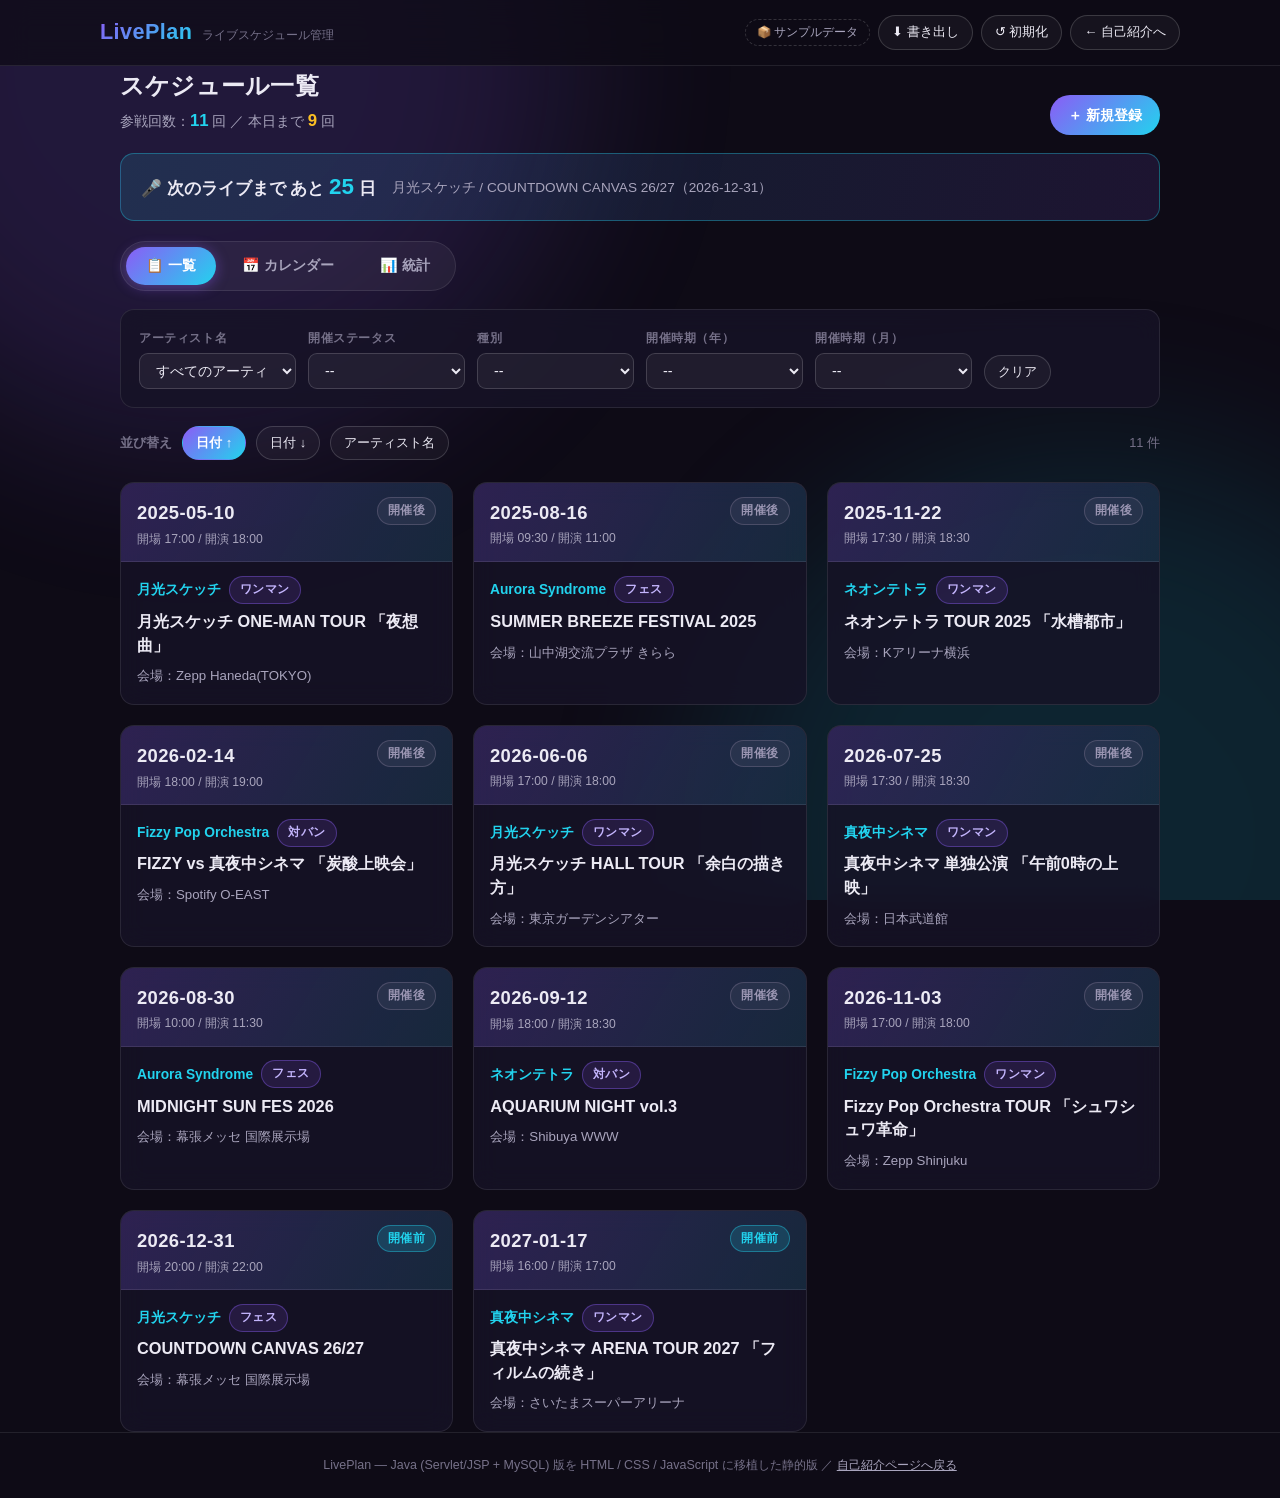
==== liveplan/index.html @ bd719dd2 "自己紹介ページ刷新 + LivePlan静的版を追加" ====
<!DOCTYPE html>
<html lang="ja">
<head>
  <meta charset="UTF-8">
  <meta name="viewport" content="width=device-width, initial-scale=1.0">
  <title>LivePlan | ライブスケジュール管理</title>
  <meta name="description" content="行きたいライブの予定を登録・検索・管理できる Web アプリ（HTML/CSS/JavaScript 製）">
  <link rel="icon" href="data:image/svg+xml,<svg xmlns='http://www.w3.org/2000/svg' viewBox='0 0 100 100'><text y='.9em' font-size='90'>🎤</text></svg>">
  <link rel="stylesheet" href="css/style.css">
</head>
<body>
  <div class="stage-lights" aria-hidden="true"></div>

  <header class="site-header">
    <div class="container inner">
      <a class="brand" href="./">
        <span class="logo">LivePlan</span>
        <span class="sub">ライブスケジュール管理</span>
      </a>
      <div class="header-actions">
        <span class="data-badge" id="dataBadge">📦 読込中…</span>
        <button class="btn btn-sm" id="btnExport" title="現在のデータを JSON ファイルとしてダウンロード">⬇ 書き出し</button>
        <button class="btn btn-sm" id="btnReset" title="ブラウザ保存分を消して JSON から再読込">↺ 初期化</button>
        <a class="btn btn-sm" href="../">← 自己紹介へ</a>
      </div>
    </div>
  </header>

  <main class="container">

    <div class="page-head">
      <div>
        <h1>スケジュール一覧</h1>
        <span class="attend-note">参戦回数：<b id="attendTotal">0</b> 回 ／ 本日まで <b class="warn" id="attendUntil">0</b> 回</span>
      </div>
      <button class="btn btn-primary" id="btnNew">＋ 新規登録</button>
    </div>

    <!-- 次のライブまでカウントダウン -->
    <div class="countdown" id="countdown" style="display:none">
      <span class="big" id="cdDays"></span>
      <span class="meta" id="cdMeta"></span>
    </div>

    <!-- ビュー切替 -->
    <div class="view-tabs" role="tablist" style="margin-bottom:18px;">
      <button data-view="list" class="active">📋 一覧</button>
      <button data-view="cal">📅 カレンダー</button>
      <button data-view="stats">📊 統計</button>
    </div>

    <!-- ================= 一覧ビュー ================= -->
    <section id="listView">

      <div class="filter-bar card-surface" id="filterBar">
        <div class="field">
          <label for="fArtist">アーティスト名</label>
          <select id="fArtist"></select>
        </div>
        <div class="field">
          <label for="fStatus">開催ステータス</label>
          <select id="fStatus">
            <option value="">--</option>
            <option value="upcoming">開催前</option>
            <option value="past">開催後</option>
          </select>
        </div>
        <div class="field">
          <label for="fType">種別</label>
          <select id="fType">
            <option value="">--</option>
            <option value="oneman">ワンマン</option>
            <option value="taiban">対バン</option>
            <option value="fes">フェス</option>
          </select>
        </div>
        <div class="field">
          <label for="fYear">開催時期（年）</label>
          <select id="fYear"></select>
        </div>
        <div class="field">
          <label for="fMonth">開催時期（月）</label>
          <select id="fMonth">
            <option value="">--</option>
            <option value="1">1月</option><option value="2">2月</option>
            <option value="3">3月</option><option value="4">4月</option>
            <option value="5">5月</option><option value="6">6月</option>
            <option value="7">7月</option><option value="8">8月</option>
            <option value="9">9月</option><option value="10">10月</option>
            <option value="11">11月</option><option value="12">12月</option>
          </select>
        </div>
        <div class="filter-actions">
          <button class="btn btn-sm" id="fClear">クリア</button>
        </div>
      </div>

      <div class="sort-bar">
        <span class="label">並び替え</span>
        <button class="btn btn-sm active" data-sort="asc">日付 ↑</button>
        <button class="btn btn-sm" data-sort="desc">日付 ↓</button>
        <button class="btn btn-sm" data-sort="artist">アーティスト名</button>
        <span class="result-count" id="resultCount"></span>
      </div>

      <div class="card-grid" id="cardGrid"></div>
    </section>

    <!-- ================= カレンダービュー ================= -->
    <section id="calView" style="display:none">
      <div class="calendar-wrap card-surface">
        <div class="cal-header">
          <span class="cal-title" id="calTitle"></span>
          <div class="cal-nav">
            <button class="btn btn-sm" id="calPrev">← 前月</button>
            <button class="btn btn-sm" id="calToday">今日</button>
            <button class="btn btn-sm" id="calNext">翌月 →</button>
          </div>
        </div>
        <div class="cal-grid" id="calGrid"></div>
      </div>
    </section>

    <!-- ================= 統計ビュー ================= -->
    <section id="statsView" style="display:none">
      <div class="stats-wrap">
        <div class="stat-tiles">
          <div class="stat-tile card-surface">
            <div class="stat-label">総参戦回数</div>
            <div class="stat-value" id="stTotal">0</div>
            <div class="stat-unit">回（登録ライブ数）</div>
          </div>
          <div class="stat-tile card-surface">
            <div class="stat-label">本日まで</div>
            <div class="stat-value" id="stUntil">0</div>
            <div class="stat-unit">回（開催済み）</div>
          </div>
          <div class="stat-tile card-surface">
            <div class="stat-label">今後の予定</div>
            <div class="stat-value" id="stUpcoming">0</div>
            <div class="stat-unit">本</div>
          </div>
          <div class="stat-tile card-surface">
            <div class="stat-label">最多参戦アーティスト</div>
            <div class="stat-value small-text" id="stTop">--</div>
            <div class="stat-unit" id="stTopCount"></div>
          </div>
        </div>

        <div class="chart-card card-surface">
          <h3>年別の参戦数</h3>
          <div class="bar-chart-v" id="yearChart"></div>
          <div class="bar-x-labels" id="yearLabels"></div>
        </div>

        <div class="chart-card card-surface">
          <h3>アーティスト別の参戦数</h3>
          <div class="bar-chart-h" id="artistChart"></div>
        </div>
      </div>
    </section>

  </main>

  <footer class="site-footer">
    <div class="container">
      LivePlan — Java (Servlet/JSP + MySQL) 版を HTML / CSS / JavaScript に移植した静的版
      ／ <a href="../">自己紹介ページへ戻る</a>
    </div>
  </footer>

  <!-- ================= 詳細モーダル（詳細 / 編集 / 削除確認） ================= -->
  <div class="modal-backdrop" id="detailModal">
    <div class="modal-panel" role="dialog" aria-modal="true">
      <div class="modal-head">
        <h2 id="detailTitle">スケジュール詳細</h2>
        <button class="modal-close" data-close="#detailModal" aria-label="閉じる">×</button>
      </div>
      <div class="modal-body" id="detailBody"></div>
      <div class="modal-foot" id="detailFoot"></div>
    </div>
  </div>

  <!-- ================= 新規登録モーダル ================= -->
  <div class="modal-backdrop" id="newModal">
    <div class="modal-panel" role="dialog" aria-modal="true">
      <div class="modal-head">
        <h2>新規スケジュール登録</h2>
        <button class="modal-close" data-close="#newModal" aria-label="閉じる">×</button>
      </div>
      <div class="modal-body">
        <form id="newForm" class="form-grid"></form>
      </div>
      <div class="modal-foot">
        <button class="btn" data-close="#newModal">キャンセル</button>
        <button class="btn btn-primary" id="btnRegister">登録</button>
      </div>
    </div>
  </div>

  <!-- ================= 重複登録の警告モーダル ================= -->
  <div class="modal-backdrop" id="dupModal">
    <div class="modal-panel" role="dialog" aria-modal="true" style="max-width:460px;">
      <div class="modal-head">
        <h2>重複登録の確認</h2>
        <button class="modal-close" data-close="#dupModal" aria-label="閉じる">×</button>
      </div>
      <div class="modal-body">
        <p style="margin-bottom:8px;">⚠ 同じアーティスト・日付のスケジュールが既に登録されています。</p>
        <p id="dupMsg" style="color:var(--text-2);font-size:0.85rem;margin-bottom:12px;"></p>
        <p>それでも登録しますか？</p>
      </div>
      <div class="modal-foot">
        <button class="btn" data-close="#dupModal">いいえ</button>
        <button class="btn btn-primary" id="btnDupOk">はい、登録する</button>
      </div>
    </div>
  </div>

  <div class="toast" id="toast" role="status"></div>

  <script src="js/app.js"></script>
</body>
</html>
---- liveplan/css/style.css ----
/* ============================================================
   LivePlan — ライブスケジュール管理（静的版）
   ダークなライブ会場をイメージしたネオンテーマ
   ============================================================ */

:root {
  /* サーフェス */
  --bg: #0e0b16;
  --bg-2: #171327;
  --bg-3: #1f1a33;
  --border: rgba(255, 255, 255, 0.09);
  --border-strong: rgba(255, 255, 255, 0.16);

  /* インク */
  --text: #eceaf4;
  --text-2: #a9a5bd;
  --text-3: #767189;

  /* アクセント */
  --accent: #8b5cf6;      /* violet */
  --accent-2: #22d3ee;    /* cyan */
  --accent-grad: linear-gradient(135deg, #8b5cf6, #22d3ee);

  /* ステータス */
  --st-upcoming: #22d3ee;
  --st-today: #fbbf24;
  --st-past: #6f6a85;

  /* チャート（validate_palette.js 検証済み / surface #171327） */
  --chart-1: #3987e5;
  --chart-2: #199e70;

  --radius: 14px;
  --radius-sm: 9px;
  --shadow: 0 8px 32px rgba(0, 0, 0, 0.45);
  --glow: 0 0 24px rgba(139, 92, 246, 0.35);
}

* { margin: 0; padding: 0; box-sizing: border-box; }

html { scroll-behavior: smooth; }

body {
  font-family: "Hiragino Sans", "Yu Gothic", -apple-system, BlinkMacSystemFont, "Segoe UI", sans-serif;
  background: var(--bg);
  color: var(--text);
  line-height: 1.7;
  min-height: 100vh;
  overflow-x: hidden;
}

/* 背景のステージライト（固定・微アニメーション） */
.stage-lights {
  position: fixed;
  inset: 0;
  z-index: -1;
  overflow: hidden;
  pointer-events: none;
}
.stage-lights::before,
.stage-lights::after {
  content: "";
  position: absolute;
  width: 60vmax;
  height: 60vmax;
  border-radius: 50%;
  filter: blur(90px);
  opacity: 0.16;
  animation: drift 24s ease-in-out infinite alternate;
}
.stage-lights::before {
  background: #8b5cf6;
  top: -25vmax;
  left: -15vmax;
}
.stage-lights::after {
  background: #0ea5b7;
  bottom: -25vmax;
  right: -15vmax;
  animation-delay: -12s;
}
@keyframes drift {
  from { transform: translate(0, 0) scale(1); }
  to   { transform: translate(8vmax, 6vmax) scale(1.15); }
}

/* ------------------------------------------------------------
   共通パーツ
   ------------------------------------------------------------ */
.container {
  max-width: 1080px;
  margin: 0 auto;
  padding: 0 20px;
}

.btn {
  display: inline-flex;
  align-items: center;
  justify-content: center;
  gap: 6px;
  border: 1px solid var(--border-strong);
  background: rgba(255, 255, 255, 0.04);
  color: var(--text);
  font: inherit;
  font-size: 0.9rem;
  padding: 8px 18px;
  border-radius: 999px;
  cursor: pointer;
  text-decoration: none;
  transition: transform 0.18s ease, box-shadow 0.18s ease, background 0.18s ease, border-color 0.18s ease;
  white-space: nowrap;
}
.btn:hover {
  transform: translateY(-1px);
  background: rgba(255, 255, 255, 0.08);
  border-color: rgba(255, 255, 255, 0.3);
}
.btn:active { transform: translateY(0); }

.btn-primary {
  background: var(--accent-grad);
  border: none;
  color: #fff;
  font-weight: 600;
}
.btn-primary:hover { box-shadow: var(--glow); background: var(--accent-grad); }

.btn-danger {
  border-color: rgba(239, 68, 68, 0.5);
  color: #f87171;
}
.btn-danger:hover { background: rgba(239, 68, 68, 0.12); border-color: #ef4444; }

.btn-sm { padding: 5px 13px; font-size: 0.82rem; }

.btn.active {
  background: var(--accent-grad);
  border-color: transparent;
  color: #fff;
  font-weight: 600;
}

.badge {
  display: inline-block;
  font-size: 0.72rem;
  font-weight: 700;
  padding: 3px 10px;
  border-radius: 999px;
  letter-spacing: 0.04em;
}
.badge-upcoming { background: rgba(34, 211, 238, 0.16); color: var(--st-upcoming); border: 1px solid rgba(34, 211, 238, 0.4); }
.badge-today    { background: rgba(251, 191, 36, 0.16); color: var(--st-today);    border: 1px solid rgba(251, 191, 36, 0.5); animation: pulse 1.6s ease-in-out infinite; }
.badge-past     { background: rgba(111, 106, 133, 0.16); color: #9b96b3;           border: 1px solid rgba(111, 106, 133, 0.5); }
.badge-type     { background: rgba(139, 92, 246, 0.14);  color: #c4b5fd;           border: 1px solid rgba(139, 92, 246, 0.4); }

@keyframes pulse {
  0%, 100% { box-shadow: 0 0 0 0 rgba(251, 191, 36, 0.35); }
  50%      { box-shadow: 0 0 0 6px rgba(251, 191, 36, 0); }
}

.card-surface {
  background: rgba(23, 19, 39, 0.82);
  border: 1px solid var(--border);
  border-radius: var(--radius);
  backdrop-filter: blur(12px);
  -webkit-backdrop-filter: blur(12px);
}

/* ------------------------------------------------------------
   ヘッダー
   ------------------------------------------------------------ */
.site-header {
  position: sticky;
  top: 0;
  z-index: 100;
  background: rgba(14, 11, 22, 0.75);
  backdrop-filter: blur(14px);
  -webkit-backdrop-filter: blur(14px);
  border-bottom: 1px solid var(--border);
}
.site-header .inner {
  display: flex;
  align-items: center;
  justify-content: space-between;
  gap: 12px;
  padding: 14px 0;
  flex-wrap: wrap;
}
.brand {
  display: flex;
  align-items: baseline;
  gap: 10px;
  text-decoration: none;
}
.brand .logo {
  font-size: 1.35rem;
  font-weight: 800;
  letter-spacing: 0.02em;
  background: var(--accent-grad);
  -webkit-background-clip: text;
  background-clip: text;
  color: transparent;
}
.brand .sub { font-size: 0.78rem; color: var(--text-3); }

.header-actions { display: flex; align-items: center; gap: 8px; flex-wrap: wrap; }

.data-badge {
  font-size: 0.72rem;
  color: var(--text-2);
  border: 1px dashed var(--border-strong);
  border-radius: 999px;
  padding: 3px 11px;
}

/* ビュー切替タブ */
.view-tabs {
  display: flex;
  gap: 6px;
  padding: 5px;
  border-radius: 999px;
  background: rgba(255, 255, 255, 0.05);
  border: 1px solid var(--border);
  width: fit-content;
}
.view-tabs button {
  border: none;
  background: transparent;
  color: var(--text-2);
  font: inherit;
  font-size: 0.88rem;
  font-weight: 600;
  padding: 7px 20px;
  border-radius: 999px;
  cursor: pointer;
  transition: color 0.2s, background 0.25s, box-shadow 0.25s;
}
.view-tabs button:hover { color: var(--text); }
.view-tabs button.active {
  background: var(--accent-grad);
  color: #fff;
  box-shadow: 0 2px 14px rgba(139, 92, 246, 0.45);
}

/* ------------------------------------------------------------
   メイン / サマリー
   ------------------------------------------------------------ */
main { padding: 32px 0 90px; }

.page-head {
  display: flex;
  flex-wrap: wrap;
  align-items: flex-end;
  justify-content: space-between;
  gap: 14px;
  margin-bottom: 18px;
}
.page-head h1 { font-size: 1.5rem; font-weight: 800; letter-spacing: 0.01em; }
.attend-note { font-size: 0.85rem; color: var(--text-2); }
.attend-note b { color: var(--accent-2); font-size: 1.05rem; }
.attend-note b.warn { color: var(--st-today); }

/* カウントダウンバナー */
.countdown {
  display: flex;
  flex-wrap: wrap;
  align-items: center;
  gap: 10px 16px;
  padding: 14px 20px;
  margin-bottom: 20px;
  border-radius: var(--radius);
  border: 1px solid rgba(34, 211, 238, 0.35);
  background: linear-gradient(100deg, rgba(34, 211, 238, 0.12), rgba(139, 92, 246, 0.12));
  animation: fadeSlideIn 0.5s ease both;
}
.countdown .big { font-weight: 800; font-size: 1.05rem; }
.countdown .big em { font-style: normal; color: var(--st-upcoming); font-size: 1.4rem; }
.countdown .meta { color: var(--text-2); font-size: 0.85rem; }

/* フィルターバー */
.filter-bar {
  display: grid;
  grid-template-columns: repeat(auto-fit, minmax(150px, 1fr));
  gap: 12px;
  padding: 18px;
  margin-bottom: 18px;
}
.filter-bar .field { display: flex; flex-direction: column; gap: 5px; }
.filter-bar label { font-size: 0.74rem; color: var(--text-3); font-weight: 600; letter-spacing: 0.05em; }
.filter-actions { display: flex; align-items: flex-end; gap: 8px; }

select, input[type="text"], input[type="date"], input[type="time"], input[type="url"], textarea {
  font: inherit;
  font-size: 0.9rem;
  color: var(--text);
  background: rgba(255, 255, 255, 0.05);
  border: 1px solid var(--border-strong);
  border-radius: var(--radius-sm);
  padding: 8px 12px;
  outline: none;
  transition: border-color 0.2s, box-shadow 0.2s;
  width: 100%;
}
select:focus, input:focus, textarea:focus {
  border-color: var(--accent);
  box-shadow: 0 0 0 3px rgba(139, 92, 246, 0.22);
}
select option { background: var(--bg-3); color: var(--text); }
input[type="date"], input[type="time"] { color-scheme: dark; }
textarea { resize: vertical; }

/* 並び替え */
.sort-bar {
  display: flex;
  align-items: center;
  gap: 10px;
  margin-bottom: 22px;
  flex-wrap: wrap;
}
.sort-bar .label { font-size: 0.8rem; color: var(--text-3); font-weight: 600; }
.result-count { margin-left: auto; font-size: 0.8rem; color: var(--text-3); }

/* ------------------------------------------------------------
   スケジュールカード
   ------------------------------------------------------------ */
.card-grid {
  display: grid;
  grid-template-columns: repeat(auto-fill, minmax(280px, 1fr));
  gap: 20px;
}

.schedule-card {
  position: relative;
  border-radius: var(--radius);
  overflow: hidden;
  cursor: pointer;
  animation: fadeSlideIn 0.5s ease both;
  transition: transform 0.22s ease, box-shadow 0.22s ease, border-color 0.22s ease;
}
.schedule-card:hover {
  transform: translateY(-5px);
  box-shadow: var(--shadow), var(--glow);
  border-color: rgba(139, 92, 246, 0.45);
}
.schedule-card .card-img {
  width: 100%;
  height: 150px;
  object-fit: cover;
  display: block;
  border-bottom: 1px solid var(--border);
}
.schedule-card .card-top {
  display: flex;
  justify-content: space-between;
  align-items: flex-start;
  gap: 8px;
  padding: 14px 16px 12px;
  background: linear-gradient(120deg, rgba(139, 92, 246, 0.22), rgba(34, 211, 238, 0.12));
  border-bottom: 1px solid var(--border);
}
.schedule-card .date { font-size: 1.15rem; font-weight: 800; letter-spacing: 0.02em; }
.schedule-card .times { font-size: 0.76rem; color: var(--text-2); }
.schedule-card .card-body { padding: 14px 16px 16px; }
.schedule-card .artist-row {
  display: flex;
  align-items: center;
  gap: 8px;
  margin-bottom: 6px;
  flex-wrap: wrap;
}
.schedule-card .artist { color: var(--accent-2); font-weight: 700; font-size: 0.86rem; }
.schedule-card .title {
  font-size: 1.02rem;
  font-weight: 700;
  line-height: 1.45;
  margin-bottom: 8px;
  display: -webkit-box;
  -webkit-line-clamp: 2;
  -webkit-box-orient: vertical;
  overflow: hidden;
}
.schedule-card .venue { font-size: 0.83rem; color: var(--text-2); }

@keyframes fadeSlideIn {
  from { opacity: 0; transform: translateY(16px); }
  to   { opacity: 1; transform: translateY(0); }
}

.empty-box {
  text-align: center;
  padding: 48px 20px;
  color: var(--text-2);
  border-radius: var(--radius);
}

/* ------------------------------------------------------------
   カレンダー
   ------------------------------------------------------------ */
.calendar-wrap { padding: 20px; animation: fadeSlideIn 0.4s ease both; }
.cal-header {
  display: flex;
  align-items: center;
  justify-content: space-between;
  gap: 10px;
  margin-bottom: 14px;
  flex-wrap: wrap;
}
.cal-header .cal-title { font-size: 1.2rem; font-weight: 800; }
.cal-nav { display: flex; gap: 6px; }

.cal-grid {
  display: grid;
  grid-template-columns: repeat(7, 1fr);
  gap: 4px;
}
.cal-dow {
  text-align: center;
  font-size: 0.72rem;
  font-weight: 700;
  color: var(--text-3);
  padding: 6px 0;
}
.cal-dow.sun { color: #f87171; }
.cal-dow.sat { color: #60a5fa; }

.cal-cell {
  min-height: 86px;
  border-radius: 8px;
  background: rgba(255, 255, 255, 0.03);
  border: 1px solid transparent;
  padding: 5px;
  font-size: 0.75rem;
  transition: background 0.15s;
}
.cal-cell:hover { background: rgba(255, 255, 255, 0.06); }
.cal-cell.other { opacity: 0.32; }
.cal-cell.today {
  border-color: rgba(251, 191, 36, 0.55);
  background: rgba(251, 191, 36, 0.07);
}
.cal-cell .day-num { color: var(--text-2); font-weight: 600; margin-bottom: 3px; display: block; }
.cal-cell.today .day-num { color: var(--st-today); }
.cal-cell .day-num.sun { color: #f87171; }
.cal-cell .day-num.sat { color: #60a5fa; }

.cal-event {
  display: block;
  width: 100%;
  text-align: left;
  border: none;
  font: inherit;
  font-size: 0.68rem;
  font-weight: 600;
  color: #0e0b16;
  border-radius: 5px;
  padding: 2px 6px;
  margin-bottom: 3px;
  cursor: pointer;
  white-space: nowrap;
  overflow: hidden;
  text-overflow: ellipsis;
  transition: transform 0.12s, box-shadow 0.12s;
}
.cal-event:hover { transform: scale(1.03); box-shadow: 0 2px 8px rgba(0, 0, 0, 0.4); }
.cal-event.upcoming { background: var(--st-upcoming); }
.cal-event.today-ev { background: var(--st-today); }
.cal-event.past { background: #8b87a1; }
.cal-more { font-size: 0.66rem; color: var(--text-3); padding-left: 4px; }

/* ------------------------------------------------------------
   統計
   ------------------------------------------------------------ */
.stats-wrap { display: flex; flex-direction: column; gap: 20px; animation: fadeSlideIn 0.4s ease both; }

.stat-tiles {
  display: grid;
  grid-template-columns: repeat(auto-fit, minmax(190px, 1fr));
  gap: 16px;
}
.stat-tile { padding: 22px 20px; text-align: center; position: relative; overflow: hidden; }
.stat-tile::before {
  content: "";
  position: absolute;
  inset: 0 0 auto 0;
  height: 3px;
  background: var(--accent-grad);
}
.stat-tile .stat-label {
  font-size: 0.74rem;
  font-weight: 700;
  color: var(--text-3);
  letter-spacing: 0.1em;
  margin-bottom: 6px;
}
.stat-tile .stat-value { font-size: 2.4rem; font-weight: 800; line-height: 1.15; }
.stat-tile .stat-value.small-text { font-size: 1.15rem; padding-top: 12px; }
.stat-tile .stat-unit { font-size: 0.76rem; color: var(--text-2); }

.chart-card { padding: 22px; }
.chart-card h3 { font-size: 0.98rem; font-weight: 700; margin-bottom: 18px; }

/* 年別（縦棒） */
.bar-chart-v {
  display: flex;
  align-items: flex-end;
  gap: 14px;
  height: 190px;
  padding-top: 20px;
  border-bottom: 1px solid rgba(255, 255, 255, 0.13);
}
.bar-chart-v .bar-col {
  flex: 1;
  max-width: 76px;
  display: flex;
  flex-direction: column;
  align-items: center;
  justify-content: flex-end;
  height: 100%;
  gap: 6px;
}
.bar-chart-v .bar-val { font-size: 0.78rem; font-weight: 700; color: var(--text-2); }
.bar-chart-v .bar {
  width: 100%;
  max-width: 44px;
  background: var(--chart-1);
  border-radius: 4px 4px 0 0;
  transform-origin: bottom;
  animation: growV 0.7s cubic-bezier(0.22, 1, 0.36, 1) both;
  transition: filter 0.15s;
}
.bar-chart-v .bar:hover { filter: brightness(1.25); }
.bar-chart-v + .bar-x-labels {
  display: flex;
  gap: 14px;
  margin-top: 7px;
}
.bar-x-labels span {
  flex: 1;
  max-width: 76px;
  text-align: center;
  font-size: 0.76rem;
  color: var(--text-3);
}
@keyframes growV { from { transform: scaleY(0); } to { transform: scaleY(1); } }

/* アーティスト別（横棒） */
.bar-chart-h { display: flex; flex-direction: column; gap: 11px; }
.bar-row { display: grid; grid-template-columns: minmax(120px, 200px) 1fr 34px; align-items: center; gap: 12px; }
.bar-row .bar-label {
  font-size: 0.8rem;
  color: var(--text-2);
  text-align: right;
  white-space: nowrap;
  overflow: hidden;
  text-overflow: ellipsis;
}
.bar-row .bar-track { height: 16px; }
.bar-row .bar {
  height: 100%;
  background: var(--chart-2);
  border-radius: 0 4px 4px 0;
  transform-origin: left;
  animation: growH 0.7s cubic-bezier(0.22, 1, 0.36, 1) both;
  transition: filter 0.15s;
}
.bar-row .bar:hover { filter: brightness(1.25); }
.bar-row .bar-val { font-size: 0.78rem; font-weight: 700; color: var(--text-2); }
@keyframes growH { from { transform: scaleX(0); } to { transform: scaleX(1); } }

/* ------------------------------------------------------------
   モーダル
   ------------------------------------------------------------ */
.modal-backdrop {
  position: fixed;
  inset: 0;
  z-index: 200;
  display: flex;
  align-items: center;
  justify-content: center;
  padding: 20px;
  background: rgba(5, 3, 12, 0.72);
  backdrop-filter: blur(6px);
  -webkit-backdrop-filter: blur(6px);
  opacity: 0;
  pointer-events: none;
  transition: opacity 0.22s ease;
}
.modal-backdrop.show { opacity: 1; pointer-events: auto; }

.modal-panel {
  width: 100%;
  max-width: 640px;
  max-height: 86vh;
  display: flex;
  flex-direction: column;
  border-radius: var(--radius);
  background: var(--bg-2);
  border: 1px solid var(--border-strong);
  box-shadow: var(--shadow);
  transform: translateY(24px) scale(0.97);
  transition: transform 0.25s cubic-bezier(0.22, 1, 0.36, 1);
}
.modal-backdrop.show .modal-panel { transform: translateY(0) scale(1); }

.modal-head {
  display: flex;
  align-items: center;
  justify-content: space-between;
  padding: 16px 22px;
  border-bottom: 1px solid var(--border);
}
.modal-head h2 { font-size: 1.05rem; font-weight: 700; }
.modal-close {
  border: none;
  background: transparent;
  color: var(--text-3);
  font-size: 1.5rem;
  line-height: 1;
  cursor: pointer;
  padding: 2px 6px;
  border-radius: 6px;
  transition: color 0.15s, background 0.15s;
}
.modal-close:hover { color: var(--text); background: rgba(255, 255, 255, 0.08); }

.modal-body { padding: 20px 22px; overflow-y: auto; }
.modal-foot {
  display: flex;
  justify-content: flex-end;
  gap: 10px;
  padding: 14px 22px;
  border-top: 1px solid var(--border);
}
.modal-foot .to-left { margin-right: auto; }

/* 詳細の定義リスト */
.detail-list { display: grid; grid-template-columns: 110px 1fr; gap: 9px 16px; font-size: 0.9rem; }
.detail-list dt { color: var(--text-3); font-weight: 600; }
.detail-list dd { color: var(--text); white-space: pre-wrap; word-break: break-word; }
.detail-list dd.mono { font-family: ui-monospace, "SF Mono", Menlo, monospace; font-size: 0.84rem; }
.detail-list a { color: var(--accent-2); text-decoration: none; }
.detail-list a:hover { text-decoration: underline; }
.detail-img {
  width: 100%;
  max-height: 240px;
  object-fit: cover;
  border-radius: var(--radius-sm);
  margin-bottom: 16px;
}

/* フォーム */
.form-grid { display: flex; flex-direction: column; gap: 14px; }
.form-grid .row-2 { display: grid; grid-template-columns: 1fr 1fr; gap: 12px; }
.form-grid label { display: block; font-size: 0.78rem; font-weight: 600; color: var(--text-2); margin-bottom: 4px; }
.form-grid label .opt { color: var(--text-3); font-weight: 400; }
.form-grid textarea.mono { font-family: ui-monospace, "SF Mono", Menlo, monospace; font-size: 0.84rem; }

/* トースト */
.toast {
  position: fixed;
  left: 50%;
  bottom: 28px;
  transform: translate(-50%, 20px);
  z-index: 300;
  background: var(--bg-3);
  border: 1px solid var(--border-strong);
  border-radius: 999px;
  padding: 10px 22px;
  font-size: 0.88rem;
  font-weight: 600;
  box-shadow: var(--shadow);
  opacity: 0;
  pointer-events: none;
  transition: opacity 0.25s, transform 0.25s;
}
.toast.show { opacity: 1; transform: translate(-50%, 0); }

/* フッター */
.site-footer {
  border-top: 1px solid var(--border);
  padding: 22px 0;
  text-align: center;
  font-size: 0.78rem;
  color: var(--text-3);
}
.site-footer a { color: var(--text-2); }

/* ------------------------------------------------------------
   レスポンシブ・アクセシビリティ
   ------------------------------------------------------------ */
@media (max-width: 640px) {
  .detail-list { grid-template-columns: 1fr; gap: 2px 0; }
  .detail-list dt { margin-top: 9px; }
  .form-grid .row-2 { grid-template-columns: 1fr; }
  .cal-cell { min-height: 62px; }
  .cal-event { font-size: 0.58rem; padding: 1px 4px; }
  .bar-row { grid-template-columns: minmax(84px, 110px) 1fr 30px; }
}

@media (prefers-reduced-motion: reduce) {
  *, *::before, *::after {
    animation-duration: 0.01ms !important;
    animation-iteration-count: 1 !important;
    transition-duration: 0.01ms !important;
  }
  html { scroll-behavior: auto; }
}
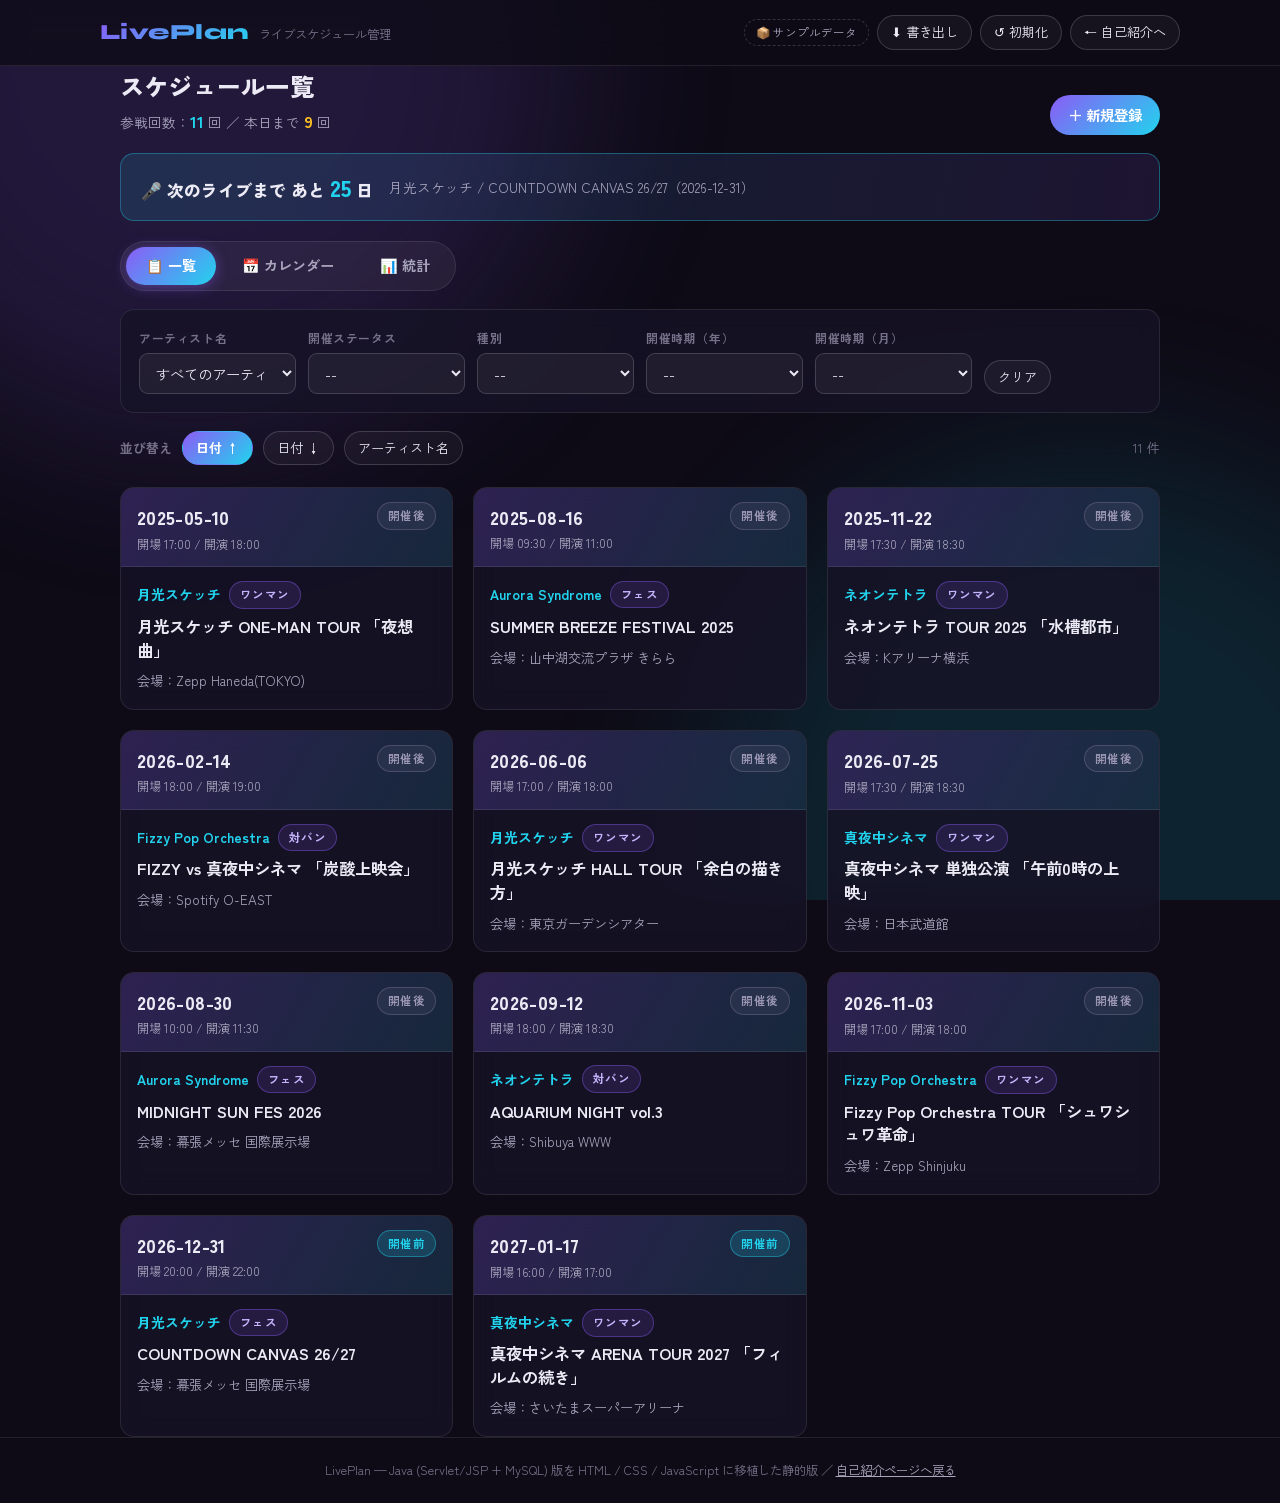
==== commit ae8a30ae: "commit" ====
--- a/liveplan/index.html
+++ b/liveplan/index.html
@@ -6,6 +6,9 @@
   <title>LivePlan | ライブスケジュール管理</title>
   <meta name="description" content="行きたいライブの予定を登録・検索・管理できる Web アプリ（HTML/CSS/JavaScript 製）">
   <link rel="icon" href="data:image/svg+xml,<svg xmlns='http://www.w3.org/2000/svg' viewBox='0 0 100 100'><text y='.9em' font-size='90'>🎤</text></svg>">
+  <link rel="preconnect" href="https://fonts.googleapis.com">
+  <link rel="preconnect" href="https://fonts.gstatic.com" crossorigin>
+  <link href="https://fonts.googleapis.com/css2?family=Syne:wght@700;800&family=Zen+Kaku+Gothic+New:wght@400;500;700&display=swap" rel="stylesheet">
   <link rel="stylesheet" href="css/style.css">
 </head>
 <body>
--- a/liveplan/css/style.css
+++ b/liveplan/css/style.css
@@ -41,7 +41,7 @@
 html { scroll-behavior: smooth; }
 
 body {
-  font-family: "Hiragino Sans", "Yu Gothic", -apple-system, BlinkMacSystemFont, "Segoe UI", sans-serif;
+  font-family: "Zen Kaku Gothic New", "Hiragino Sans", "Yu Gothic", -apple-system, BlinkMacSystemFont, "Segoe UI", sans-serif;
   background: var(--bg);
   color: var(--text);
   line-height: 1.7;
@@ -193,6 +193,7 @@
   text-decoration: none;
 }
 .brand .logo {
+  font-family: "Syne", "Zen Kaku Gothic New", sans-serif;
   font-size: 1.35rem;
   font-weight: 800;
   letter-spacing: 0.02em;
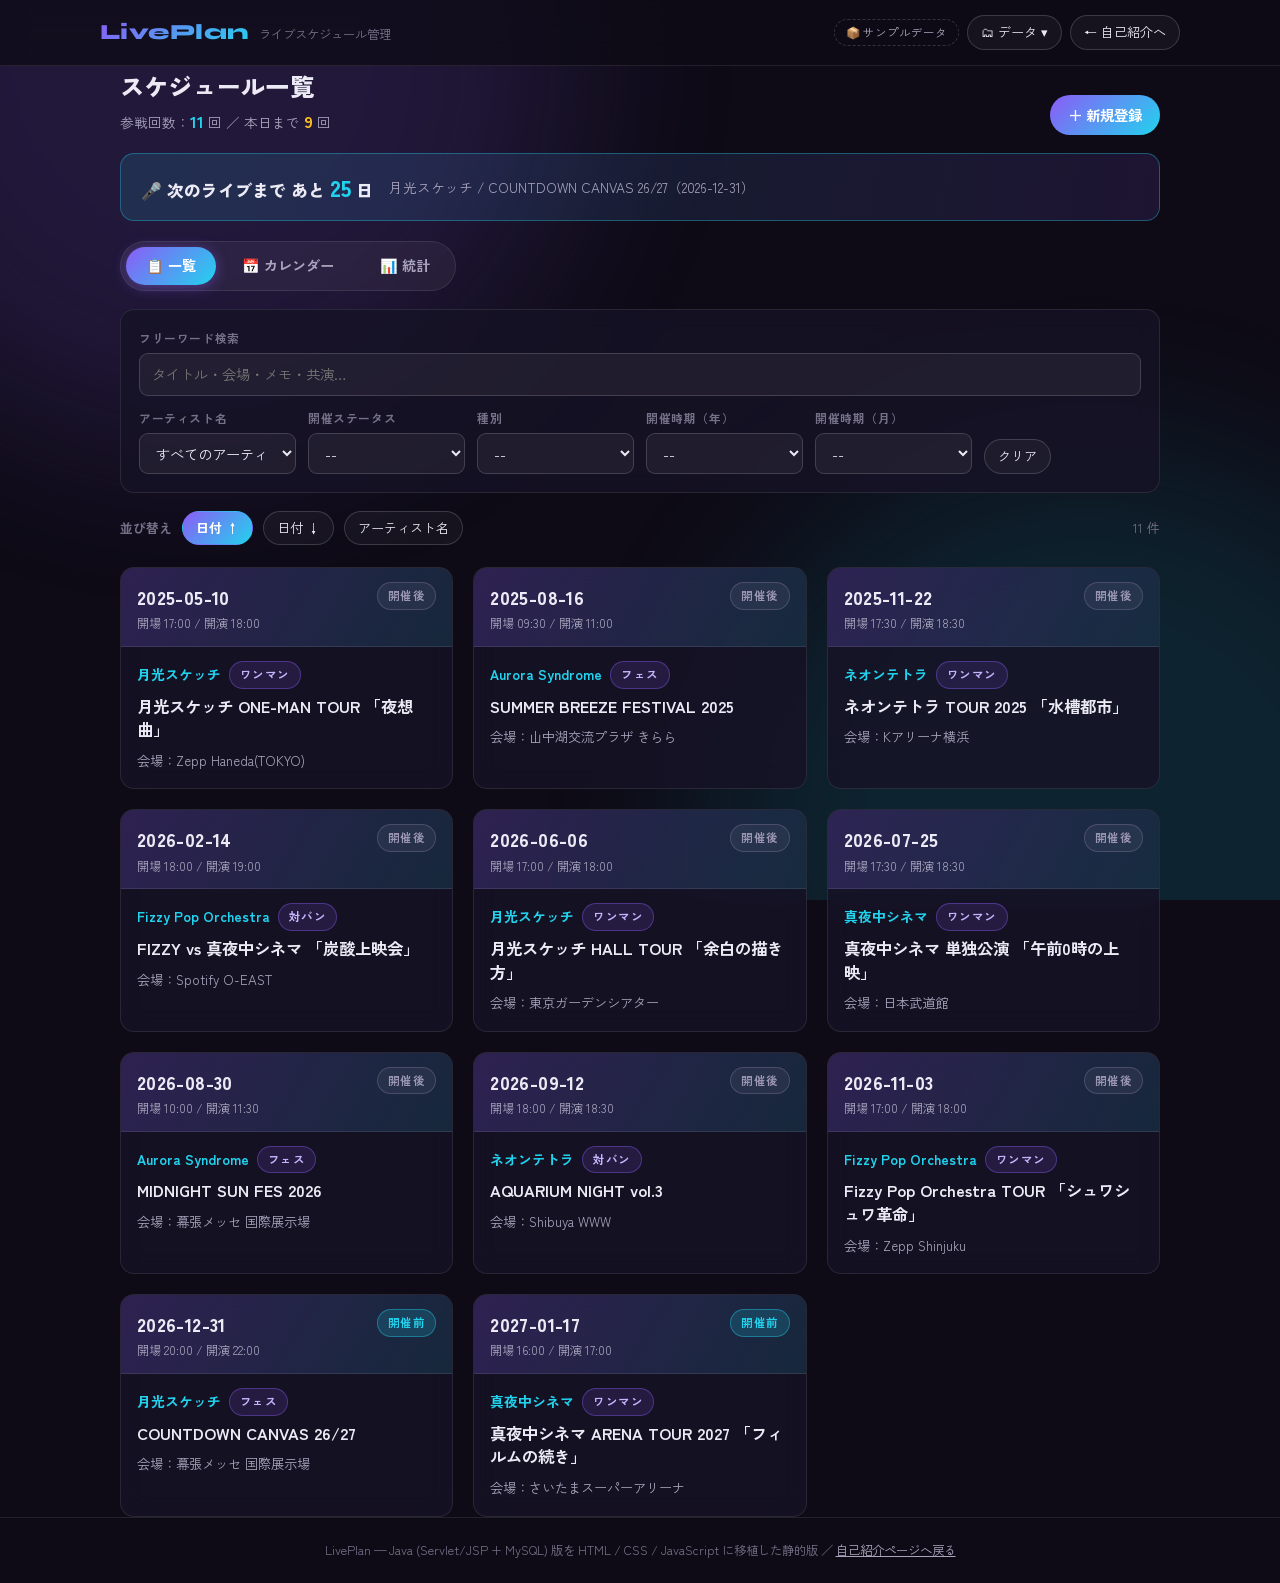
==== commit d999be12: "サイト全面刷新: カスタムカーソル・星空・PWA対応など高品質化" ====
--- a/liveplan/index.html
+++ b/liveplan/index.html
@@ -5,6 +5,11 @@
   <meta name="viewport" content="width=device-width, initial-scale=1.0">
   <title>LivePlan | ライブスケジュール管理</title>
   <meta name="description" content="行きたいライブの予定を登録・検索・管理できる Web アプリ（HTML/CSS/JavaScript 製）">
+  <meta name="theme-color" content="#0e0b16">
+  <link rel="manifest" href="manifest.webmanifest">
+  <link rel="apple-touch-icon" href="icons/icon-192.png">
+  <meta name="mobile-web-app-capable" content="yes">
+  <meta name="apple-mobile-web-app-status-bar-style" content="black-translucent">
   <link rel="icon" href="data:image/svg+xml,<svg xmlns='http://www.w3.org/2000/svg' viewBox='0 0 100 100'><text y='.9em' font-size='90'>🎤</text></svg>">
   <link rel="preconnect" href="https://fonts.googleapis.com">
   <link rel="preconnect" href="https://fonts.gstatic.com" crossorigin>
@@ -22,8 +27,17 @@
       </a>
       <div class="header-actions">
         <span class="data-badge" id="dataBadge">📦 読込中…</span>
-        <button class="btn btn-sm" id="btnExport" title="現在のデータを JSON ファイルとしてダウンロード">⬇ 書き出し</button>
-        <button class="btn btn-sm" id="btnReset" title="ブラウザ保存分を消して JSON から再読込">↺ 初期化</button>
+        <div class="menu-wrap">
+          <button class="btn btn-sm" id="btnDataMenu" type="button" aria-haspopup="true" aria-expanded="false" aria-controls="dataMenu">🗂 データ ▾</button>
+          <div class="menu-pop" id="dataMenu" hidden>
+            <button type="button" id="btnExport">⬇ JSON 書き出し</button>
+            <button type="button" id="btnImport">📂 JSON 読み込み</button>
+            <button type="button" id="btnIcs">📅 iCal (.ics) 書き出し</button>
+            <hr>
+            <button type="button" id="btnReset" class="danger">↺ 初期化（JSON に戻す）</button>
+          </div>
+          <input type="file" id="importFile" accept=".json,application/json" hidden>
+        </div>
         <a class="btn btn-sm" href="../">← 自己紹介へ</a>
       </div>
     </div>
@@ -56,6 +70,10 @@
     <section id="listView">
 
       <div class="filter-bar card-surface" id="filterBar">
+        <div class="field field-search">
+          <label for="fSearch">フリーワード検索</label>
+          <input type="text" id="fSearch" placeholder="タイトル・会場・メモ・共演…">
+        </div>
         <div class="field">
           <label for="fArtist">アーティスト名</label>
           <select id="fArtist"></select>
@@ -160,6 +178,11 @@
           <h3>アーティスト別の参戦数</h3>
           <div class="bar-chart-h" id="artistChart"></div>
         </div>
+
+        <div class="chart-card card-surface">
+          <h3>会場別の参戦数 TOP10</h3>
+          <div class="bar-chart-h" id="venueChart"></div>
+        </div>
       </div>
     </section>
 
@@ -174,7 +197,7 @@
 
   <!-- ================= 詳細モーダル（詳細 / 編集 / 削除確認） ================= -->
   <div class="modal-backdrop" id="detailModal">
-    <div class="modal-panel" role="dialog" aria-modal="true">
+    <div class="modal-panel" role="dialog" aria-modal="true" tabindex="-1">
       <div class="modal-head">
         <h2 id="detailTitle">スケジュール詳細</h2>
         <button class="modal-close" data-close="#detailModal" aria-label="閉じる">×</button>
@@ -186,7 +209,7 @@
 
   <!-- ================= 新規登録モーダル ================= -->
   <div class="modal-backdrop" id="newModal">
-    <div class="modal-panel" role="dialog" aria-modal="true">
+    <div class="modal-panel" role="dialog" aria-modal="true" tabindex="-1">
       <div class="modal-head">
         <h2>新規スケジュール登録</h2>
         <button class="modal-close" data-close="#newModal" aria-label="閉じる">×</button>
@@ -203,7 +226,7 @@
 
   <!-- ================= 重複登録の警告モーダル ================= -->
   <div class="modal-backdrop" id="dupModal">
-    <div class="modal-panel" role="dialog" aria-modal="true" style="max-width:460px;">
+    <div class="modal-panel" role="dialog" aria-modal="true" tabindex="-1" style="max-width:460px;">
       <div class="modal-head">
         <h2>重複登録の確認</h2>
         <button class="modal-close" data-close="#dupModal" aria-label="閉じる">×</button>
--- a/liveplan/css/style.css
+++ b/liveplan/css/style.css
@@ -29,6 +29,7 @@
   /* チャート（validate_palette.js 検証済み / surface #171327） */
   --chart-1: #3987e5;
   --chart-2: #199e70;
+  --chart-3: #c98500;
 
   --radius: 14px;
   --radius-sm: 9px;
@@ -214,6 +215,41 @@
   padding: 3px 11px;
 }
 
+/* データメニュー（ドロップダウン） */
+.menu-wrap { position: relative; }
+.menu-pop {
+  position: absolute;
+  right: 0;
+  top: calc(100% + 8px);
+  z-index: 150;
+  min-width: 230px;
+  padding: 8px;
+  border-radius: var(--radius-sm);
+  background: var(--bg-3);
+  border: 1px solid var(--border-strong);
+  box-shadow: var(--shadow);
+  animation: fadeSlideIn 0.18s ease both;
+}
+.menu-pop button {
+  display: block;
+  width: 100%;
+  text-align: left;
+  border: none;
+  background: transparent;
+  color: var(--text);
+  font: inherit;
+  font-size: 0.86rem;
+  font-weight: 500;
+  padding: 9px 12px;
+  border-radius: 7px;
+  cursor: pointer;
+  transition: background 0.15s;
+}
+.menu-pop button:hover { background: rgba(255, 255, 255, 0.08); }
+.menu-pop button.danger { color: #f87171; }
+.menu-pop button.danger:hover { background: rgba(239, 68, 68, 0.12); }
+.menu-pop hr { border: none; border-top: 1px solid var(--border); margin: 6px 4px; }
+
 /* ビュー切替タブ */
 .view-tabs {
   display: flex;
@@ -287,6 +323,7 @@
   margin-bottom: 18px;
 }
 .filter-bar .field { display: flex; flex-direction: column; gap: 5px; }
+.filter-bar .field-search { grid-column: 1 / -1; }
 .filter-bar label { font-size: 0.74rem; color: var(--text-3); font-weight: 600; letter-spacing: 0.05em; }
 .filter-actions { display: flex; align-items: flex-end; gap: 8px; }
 
@@ -565,7 +602,9 @@
   transition: filter 0.15s;
 }
 .bar-row .bar:hover { filter: brightness(1.25); }
+.bar-row .bar.bar-c3 { background: var(--chart-3); }
 .bar-row .bar-val { font-size: 0.78rem; font-weight: 700; color: var(--text-2); }
+.chart-empty { color: var(--text-3); font-size: 0.85rem; }
 @keyframes growH { from { transform: scaleX(0); } to { transform: scaleX(1); } }
 
 /* ------------------------------------------------------------
